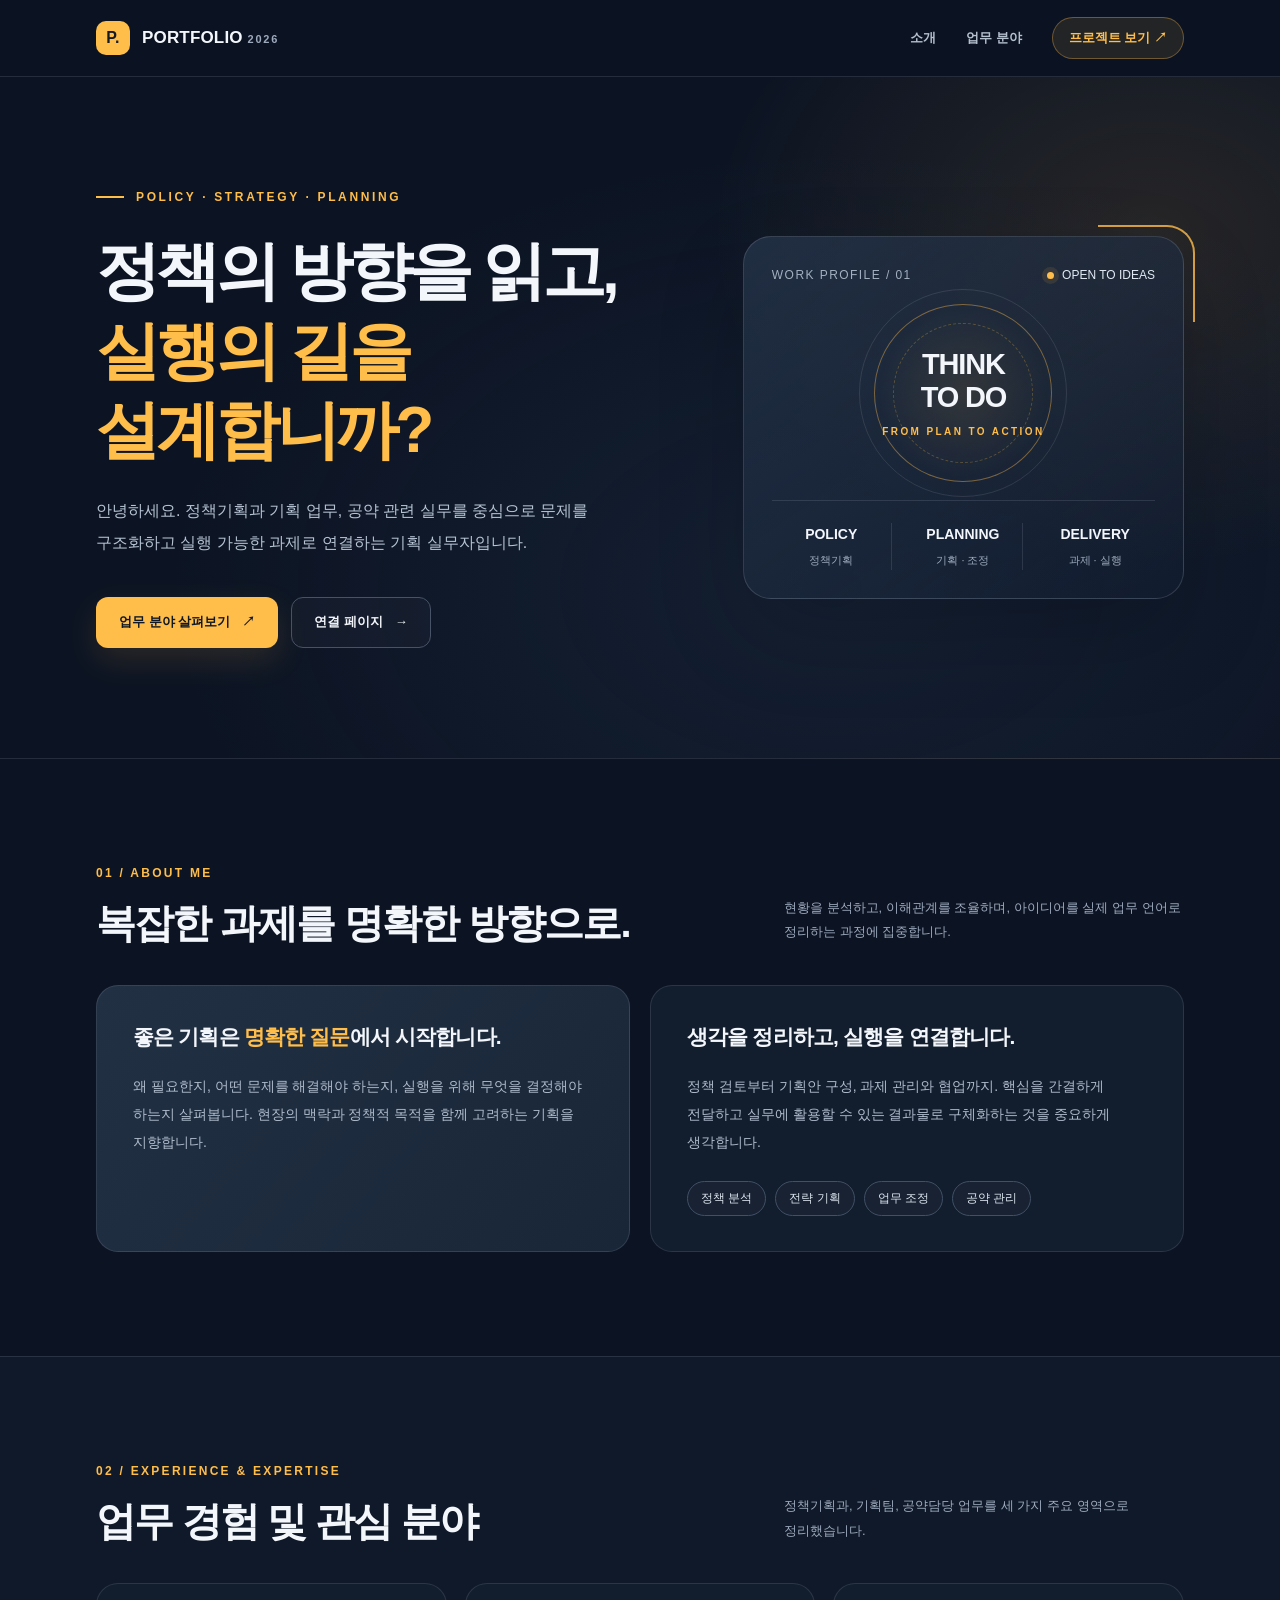
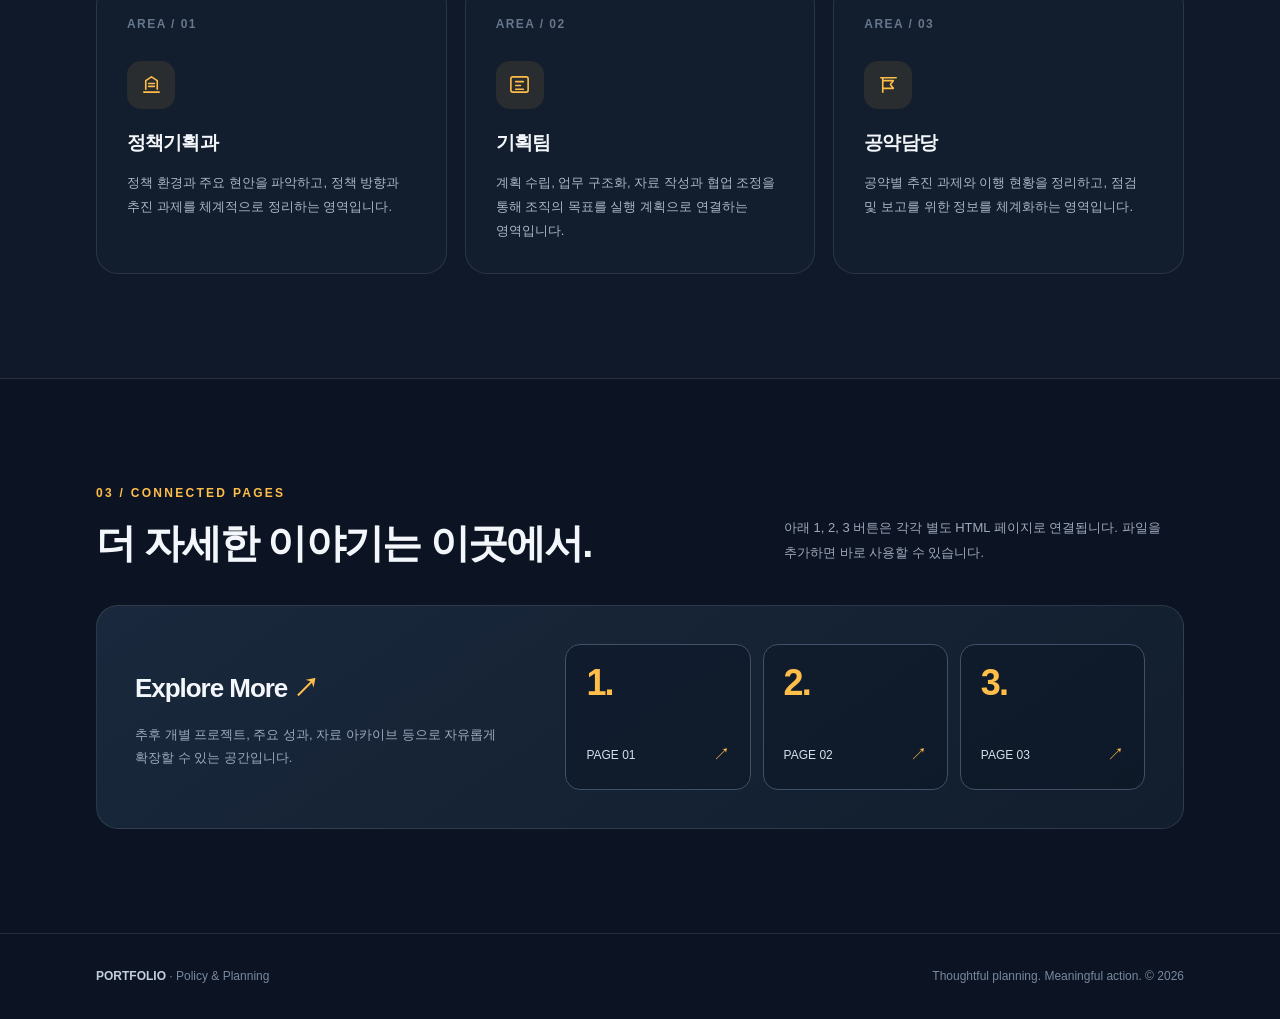
==== index.html @ 4d9dd45d "Add files via upload" ====
<!DOCTYPE html>
<html lang="ko">
<head>
  <meta charset="UTF-8" />
  <meta name="viewport" content="width=device-width, initial-scale=1.0" />
  <meta name="theme-color" content="#0c1423" />
  <meta name="description" content="정책을 기획하고, 방향을 설계하며, 실행을 연결하는 기획 실무자 포트폴리오" />
  <title>Portfolio | Policy & Planning</title>
  <style>
    :root{--navy:#0c1423;--navy2:#121d30;--slate:#1b293c;--line:rgba(206,218,234,.13);--white:#f3f6fa;--muted:#9daabd;--accent:#ffbd4a;--accent2:#ff8c42;--radius:22px;--max:1160px}
    *{box-sizing:border-box}html{scroll-behavior:smooth}body{margin:0;background:var(--navy);color:var(--white);font-family:Pretendard,"Noto Sans KR",-apple-system,BlinkMacSystemFont,"Segoe UI",sans-serif;line-height:1.7;word-break:keep-all}a{color:inherit;text-decoration:none}button{font:inherit}::selection{background:var(--accent);color:var(--navy)}
    .shell{max-width:var(--max);padding:0 36px;margin:0 auto}.topbar{position:sticky;top:0;z-index:20;background:rgba(12,20,35,.87);backdrop-filter:blur(18px);border-bottom:1px solid var(--line)}.top-inner{height:76px;display:flex;align-items:center;justify-content:space-between;gap:20px}.brand{display:inline-flex;align-items:center;gap:12px;font-weight:850;font-size:17px;letter-spacing:.01em}.brand-logo{display:grid;place-items:center;width:34px;height:34px;background:var(--accent);color:#151b25;border-radius:10px;font-size:16px;font-weight:900}.brand small{font-size:11px;color:var(--muted);font-weight:600;letter-spacing:.16em}.nav{display:flex;gap:30px;align-items:center}.nav a{font-size:13px;color:#b5c0cf;font-weight:650;transition:color .2s}.nav a:hover,.nav a:focus-visible{color:var(--accent)}.nav .nav-cta{background:rgba(255,189,74,.1);border:1px solid rgba(255,189,74,.35);color:var(--accent);padding:9px 16px;border-radius:100px}
    .hero{position:relative;overflow:hidden;border-bottom:1px solid var(--line);background:radial-gradient(ellipse 46% 65% at 90% 23%,rgba(255,180,72,.11),transparent 75%),radial-gradient(ellipse 65% 80% at 65% 75%,rgba(76,109,153,.13),transparent 80%)}.hero-grid{min-height:650px;padding-top:110px;padding-bottom:110px;display:grid;grid-template-columns:1.15fr .85fr;align-items:center;gap:50px}.eyebrow{display:flex;align-items:center;gap:12px;color:var(--accent);font-size:12px;letter-spacing:.22em;font-weight:800}.eyebrow:before{content:"";width:28px;height:2px;background:var(--accent)}h1,h2,h3,p{margin-top:0}.hero h1{margin:25px 0 25px;font-size:clamp(40px,5vw,66px);letter-spacing:-.065em;line-height:1.24;font-weight:850}.hero h1 span{color:var(--accent)}.hero-sub{font-size:16px;max-width:555px;color:#b6c3d3;line-height:2}.hero-actions{display:flex;flex-wrap:wrap;gap:13px;margin-top:38px}.btn{cursor:pointer;border:1px solid transparent;border-radius:12px;padding:13px 22px;display:inline-flex;align-items:center;justify-content:center;gap:12px;font-size:13px;font-weight:800;transition:transform .2s,background .2s,border-color .2s,box-shadow .2s}.btn:hover{transform:translateY(-3px)}.btn:active,.page-link:active{transform:scale(.97)}.btn-primary{background:var(--accent);color:#101825;box-shadow:0 12px 32px rgba(255,180,72,.13)}.btn-primary:hover{background:#ffd07c;box-shadow:0 14px 36px rgba(255,180,72,.21)}.btn-outline{border-color:#465366;color:#f1f4f8;background:rgba(255,255,255,.025)}.btn-outline:hover{border-color:var(--accent)}.hero-panel{position:relative;padding:28px;border:1px solid rgba(211,221,233,.16);border-radius:28px;background:linear-gradient(145deg,rgba(37,52,73,.8),rgba(18,29,48,.56));box-shadow:0 35px 90px rgba(0,0,0,.16)}.hero-panel:after{position:absolute;content:"";width:95px;height:95px;right:-12px;top:-12px;border-right:2px solid var(--accent);border-top:2px solid var(--accent);border-radius:0 28px 0 0;opacity:.8;pointer-events:none}.panel-top{display:flex;align-items:center;justify-content:space-between;color:#a2b0c1;font-size:12px;letter-spacing:.12em}.status{display:flex;align-items:center;gap:8px;color:#e0e9f3;letter-spacing:0}.dot{width:7px;height:7px;border-radius:50%;background:var(--accent);box-shadow:0 0 0 5px rgba(255,189,74,.1)}.orb{height:215px;display:grid;place-items:center}.orb-circle{position:relative;width:178px;height:178px;border-radius:50%;border:1px solid rgba(255,189,74,.42);display:grid;place-items:center;background:radial-gradient(circle,rgba(255,189,74,.1),transparent 70%)}.orb-circle:before,.orb-circle:after{content:"";position:absolute;border:1px solid rgba(255,255,255,.1);border-radius:50%;inset:-16px}.orb-circle:after{inset:18px;border-style:dashed;border-color:rgba(255,189,74,.26)}.orb-text{text-align:center;font-weight:900;font-size:29px;line-height:1.12;letter-spacing:-.04em}.orb-text small{display:block;margin-top:13px;font-size:10px;letter-spacing:.24em;color:var(--accent)}.panel-bottom{border-top:1px solid var(--line);padding-top:22px;display:grid;grid-template-columns:1fr 1fr 1fr;gap:12px}.panel-bottom div{border-right:1px solid var(--line);text-align:center}.panel-bottom div:last-child{border:0}.panel-bottom strong{font-size:14px;display:block}.panel-bottom small{display:block;color:var(--muted);font-size:11px;margin-top:4px}
    section.content-section{padding:104px 0}.section-head{display:flex;justify-content:space-between;gap:40px;align-items:end;margin-bottom:35px}.kicker{color:var(--accent);font-weight:850;font-size:12px;letter-spacing:.19em;margin-bottom:13px}.section-title{font-size:clamp(28px,3.2vw,40px);line-height:1.35;letter-spacing:-.045em;margin-bottom:0}.section-desc{max-width:400px;font-size:13px;color:var(--muted);margin-bottom:5px;line-height:1.9}.about-grid{display:grid;grid-template-columns:1fr 1fr;gap:20px}.about-card,.role-card,.link-section{border:1px solid var(--line);background:#121d2d;border-radius:var(--radius)}.about-card{padding:35px 36px}.about-card h3{font-size:21px;line-height:1.5;letter-spacing:-.04em;margin-bottom:20px}.about-card p{color:#aebbcc;font-size:14px;line-height:2;margin:0}.about-card.emphasis{background:linear-gradient(130deg,#223044,#182637)}.highlight{color:var(--accent)}.chip-wrap{margin-top:25px;display:flex;flex-wrap:wrap;gap:9px}.chip{font-size:12px;color:#dce5ef;padding:6px 13px;border:1px solid #405066;border-radius:100px;background:rgba(255,255,255,.025)}
    .roles{background:#0f1929;border-top:1px solid var(--line);border-bottom:1px solid var(--line)}.role-grid{display:grid;grid-template-columns:repeat(3,1fr);gap:18px}.role-card{padding:30px;position:relative;min-height:275px;transition:transform .2s,border-color .2s,background .2s}.role-card:hover{transform:translateY(-5px);border-color:rgba(255,189,74,.5);background:#18263a}.role-num{color:#66778d;font-size:12px;font-weight:750;letter-spacing:.12em}.role-icon{margin-top:26px;margin-bottom:18px;display:grid;place-items:center;width:48px;height:48px;border-radius:14px;background:rgba(255,189,74,.1);color:var(--accent)}.role-icon svg{width:23px;height:23px;stroke:currentColor;fill:none;stroke-width:1.7;stroke-linecap:round;stroke-linejoin:round}.role-card h3{margin:0 0 12px;font-size:19px;letter-spacing:-.045em}.role-card p{font-size:13px;color:#aab7c9;line-height:1.85;margin:0}
    .link-section{padding:38px;margin-top:8px;display:grid;grid-template-columns:.8fr 1.2fr;gap:44px;align-items:center;background:linear-gradient(145deg,#19283c,#121e2d)}.link-section h3{font-size:26px;letter-spacing:-.04em;margin-bottom:14px}.link-section p{color:var(--muted);font-size:13px;margin-bottom:0}.pages{display:grid;grid-template-columns:repeat(3,1fr);gap:12px}.page-link{position:relative;min-height:146px;padding:20px;border:1px solid #405068;border-radius:15px;background:rgba(7,16,29,.35);display:flex;flex-direction:column;justify-content:space-between;transition:transform .2s,border-color .2s,background .2s}.page-link:hover{transform:translateY(-5px);border-color:var(--accent);background:rgba(255,189,74,.075)}.page-no{font-size:36px;font-weight:850;line-height:1;letter-spacing:-.05em;color:var(--accent)}.page-bottom{font-size:12px;color:#d6e0eb;display:flex;align-items:center;justify-content:space-between;gap:5px}.page-bottom span{color:var(--accent);font-size:17px}.footer{border-top:1px solid var(--line);padding:32px 0}.footer-inner{display:flex;justify-content:space-between;gap:20px;color:#78899e;font-size:12px}.footer strong{color:#c2cfdd}.reveal{opacity:0;transform:translateY(18px);transition:opacity .65s,transform .65s}.reveal.visible{opacity:1;transform:translateY(0)}.scroll-top{position:fixed;right:25px;bottom:25px;width:42px;height:42px;border-radius:13px;border:1px solid #495568;background:#1c2b40;color:var(--accent);cursor:pointer;opacity:0;pointer-events:none;transition:opacity .2s,transform .2s;z-index:12}.scroll-top.show{opacity:1;pointer-events:auto}.scroll-top:hover{transform:translateY(-3px)}:focus-visible{outline:2px solid var(--accent);outline-offset:4px}
    @media(max-width:900px){.hero-grid{grid-template-columns:1fr;min-height:auto;padding-top:85px;padding-bottom:85px;gap:50px}.hero-panel{width:min(100%,540px)}.link-section{grid-template-columns:1fr}.role-card{padding:24px}.section-head{align-items:start;flex-direction:column;gap:14px}.section-desc{max-width:640px}}
    @media(max-width:640px){.shell{padding:0 20px}.top-inner{height:66px}.brand small{display:none}.nav{gap:15px}.nav a{font-size:12px}.nav a:nth-child(2){display:none}.nav .nav-cta{padding:7px 10px}.hero-grid{padding-top:75px;padding-bottom:75px}.hero h1{font-size:clamp(36px,10vw,50px)}.hero-sub{font-size:14px}.hero-panel{padding:22px}.orb{height:200px}.orb-circle{width:155px;height:155px}.panel-bottom strong{font-size:12px}.panel-bottom small{font-size:10px}section.content-section{padding:75px 0}.about-grid,.role-grid{grid-template-columns:1fr}.about-card{padding:26px}.role-card{min-height:0}.link-section{padding:24px;gap:23px}.link-section h3{font-size:24px}.pages{gap:8px}.page-link{padding:14px;min-height:122px}.page-no{font-size:31px}.page-bottom{font-size:10px}.footer-inner{flex-direction:column;gap:5px}.scroll-top{right:16px;bottom:16px}}
    @media(prefers-reduced-motion:reduce){html{scroll-behavior:auto}*,*:before,*:after{transition:none!important;animation:none!important}.reveal{opacity:1;transform:none}}
  </style>
</head>
<body>
  <header class="topbar">
    <div class="shell top-inner">
      <!-- 이름이나 브랜드명을 변경하려면 아래의 PORTFOLIO를 수정하세요. -->
      <a class="brand" href="#home" aria-label="첫 화면으로 이동"><span class="brand-logo">P.</span><span>PORTFOLIO <small>2026</small></span></a>
      <nav class="nav" aria-label="주요 메뉴">
        <a href="#about">소개</a><a href="#experience">업무 분야</a><a class="nav-cta" href="#projects">프로젝트 보기 ↗</a>
      </nav>
    </div>
  </header>
  <main>
    <section class="hero" id="home">
      <div class="shell hero-grid">
        <div class="reveal">
          <div class="eyebrow">POLICY · STRATEGY · PLANNING</div>
          <h1>정책의 방향을 읽고,<br><span>실행의 길을 설계합니까?
</span></h1>
          <p class="hero-sub">안녕하세요. 정책기획과 기획 업무, 공약 관련 실무를 중심으로 문제를 구조화하고 실행 가능한 과제로 연결하는 기획 실무자입니다.</p>
          <div class="hero-actions"><a class="btn btn-primary" href="#experience">업무 분야 살펴보기 <span aria-hidden="true">↗</span></a><a class="btn btn-outline" href="#projects">연결 페이지 <span aria-hidden="true">→</span></a></div>
        </div>
        <div class="hero-panel reveal" aria-label="업무 역량 소개 카드">
          <div class="panel-top"><span>WORK PROFILE / 01</span><span class="status"><span class="dot"></span> OPEN TO IDEAS</span></div>
          <div class="orb"><div class="orb-circle"><div class="orb-text">THINK<br>TO DO<small>FROM PLAN TO ACTION</small></div></div></div>
          <div class="panel-bottom"><div><strong>POLICY</strong><small>정책기획</small></div><div><strong>PLANNING</strong><small>기획 · 조정</small></div><div><strong>DELIVERY</strong><small>과제 · 실행</small></div></div>
        </div>
      </div>
    </section>
    <section class="content-section" id="about">
      <div class="shell">
        <div class="section-head reveal"><div><div class="kicker">01 / ABOUT ME</div><h2 class="section-title">복잡한 과제를 명확한 방향으로.</h2></div><p class="section-desc">현황을 분석하고, 이해관계를 조율하며, 아이디어를 실제 업무 언어로 정리하는 과정에 집중합니다.</p></div>
        <div class="about-grid">
          <article class="about-card emphasis reveal"><h3>좋은 기획은 <span class="highlight">명확한 질문</span>에서 시작합니다.</h3><p>왜 필요한지, 어떤 문제를 해결해야 하는지, 실행을 위해 무엇을 결정해야 하는지 살펴봅니다. 현장의 맥락과 정책적 목적을 함께 고려하는 기획을 지향합니다.</p></article>
          <article class="about-card reveal"><h3>생각을 정리하고, 실행을 연결합니다.</h3><p>정책 검토부터 기획안 구성, 과제 관리와 협업까지. 핵심을 간결하게 전달하고 실무에 활용할 수 있는 결과물로 구체화하는 것을 중요하게 생각합니다.</p><div class="chip-wrap"><span class="chip">정책 분석</span><span class="chip">전략 기획</span><span class="chip">업무 조정</span><span class="chip">공약 관리</span></div></article>
        </div>
      </div>
    </section>
    <section class="content-section roles" id="experience">
      <div class="shell"><div class="section-head reveal"><div><div class="kicker">02 / EXPERIENCE & EXPERTISE</div><h2 class="section-title">업무 경험 및 관심 분야</h2></div><p class="section-desc">정책기획과, 기획팀, 공약담당 업무를 세 가지 주요 영역으로 정리했습니다.</p></div>
        <div class="role-grid">
          <article class="role-card reveal"><div class="role-num">AREA / 01</div><div class="role-icon"><svg viewBox="0 0 24 24" aria-hidden="true"><path d="M4 20h16M6 17V8l6-4 6 4v9M9 11h6M9 14h6"/></svg></div><h3>정책기획과</h3><p>정책 환경과 주요 현안을 파악하고, 정책 방향과 추진 과제를 체계적으로 정리하는 영역입니다.</p></article>
          <article class="role-card reveal"><div class="role-num">AREA / 02</div><div class="role-icon"><svg viewBox="0 0 24 24" aria-hidden="true"><rect x="3" y="4" width="18" height="16" rx="2"/><path d="M8 9h8M8 13h5M8 17h8"/></svg></div><h3>기획팀</h3><p>계획 수립, 업무 구조화, 자료 작성과 협업 조정을 통해 조직의 목표를 실행 계획으로 연결하는 영역입니다.</p></article>
          <article class="role-card reveal"><div class="role-num">AREA / 03</div><div class="role-icon"><svg viewBox="0 0 24 24" aria-hidden="true"><path d="M4 5h16M6 5v15M6 8h11l-3 4 3 4H6"/></svg></div><h3>공약담당</h3><p>공약별 추진 과제와 이행 현황을 정리하고, 점검 및 보고를 위한 정보를 체계화하는 영역입니다.</p></article>
        </div>
      </div>
    </section>
    <section class="content-section" id="projects">
      <div class="shell"><div class="section-head reveal"><div><div class="kicker">03 / CONNECTED PAGES</div><h2 class="section-title">더 자세한 이야기는 이곳에서.</h2></div><p class="section-desc">아래 1, 2, 3 버튼은 각각 별도 HTML 페이지로 연결됩니다. 파일을 추가하면 바로 사용할 수 있습니다.</p></div>
        <div class="link-section reveal"><div><h3>Explore More <span class="highlight">↗</span></h3><p>추후 개별 프로젝트, 주요 성과, 자료 아카이브 등으로 자유롭게 확장할 수 있는 공간입니다.</p></div>
          <div class="pages"><a class="page-link" href="1.html" aria-label="1번 페이지로 이동"><span class="page-no">1.</span><span class="page-bottom">PAGE 01 <span>↗</span></span></a><a class="page-link" href="2.html" aria-label="2번 페이지로 이동"><span class="page-no">2.</span><span class="page-bottom">PAGE 02 <span>↗</span></span></a><a class="page-link" href="3.html" aria-label="3번 페이지로 이동"><span class="page-no">3.</span><span class="page-bottom">PAGE 03 <span>↗</span></span></a></div>
        </div>
      </div>
    </section>
  </main>
  <footer class="footer"><div class="shell footer-inner"><span><strong>PORTFOLIO</strong> · Policy & Planning</span><span>Thoughtful planning. Meaningful action. © <span id="year">2026</span></span></div></footer>
  <button class="scroll-top" id="scrollTop" aria-label="맨 위로 이동">↑</button>
  <script>
    document.getElementById('year').textContent=new Date().getFullYear();
    const elements=document.querySelectorAll('.reveal');
    if('IntersectionObserver' in window){const observer=new IntersectionObserver((entries)=>{entries.forEach(entry=>{if(entry.isIntersecting){entry.target.classList.add('visible');observer.unobserve(entry.target)}})},{threshold:.12});elements.forEach(el=>observer.observe(el));}else{elements.forEach(el=>el.classList.add('visible'));}
    const scrollBtn=document.getElementById('scrollTop');
    function updateScroll(){scrollBtn.classList.toggle('show',window.scrollY>450)}
    window.addEventListener('scroll',updateScroll,{passive:true});updateScroll();
    scrollBtn.addEventListener('click',()=>window.scrollTo({top:0,behavior:window.matchMedia('(prefers-reduced-motion: reduce)').matches?'instant':'smooth'}));
  </script>
</body>
</html>
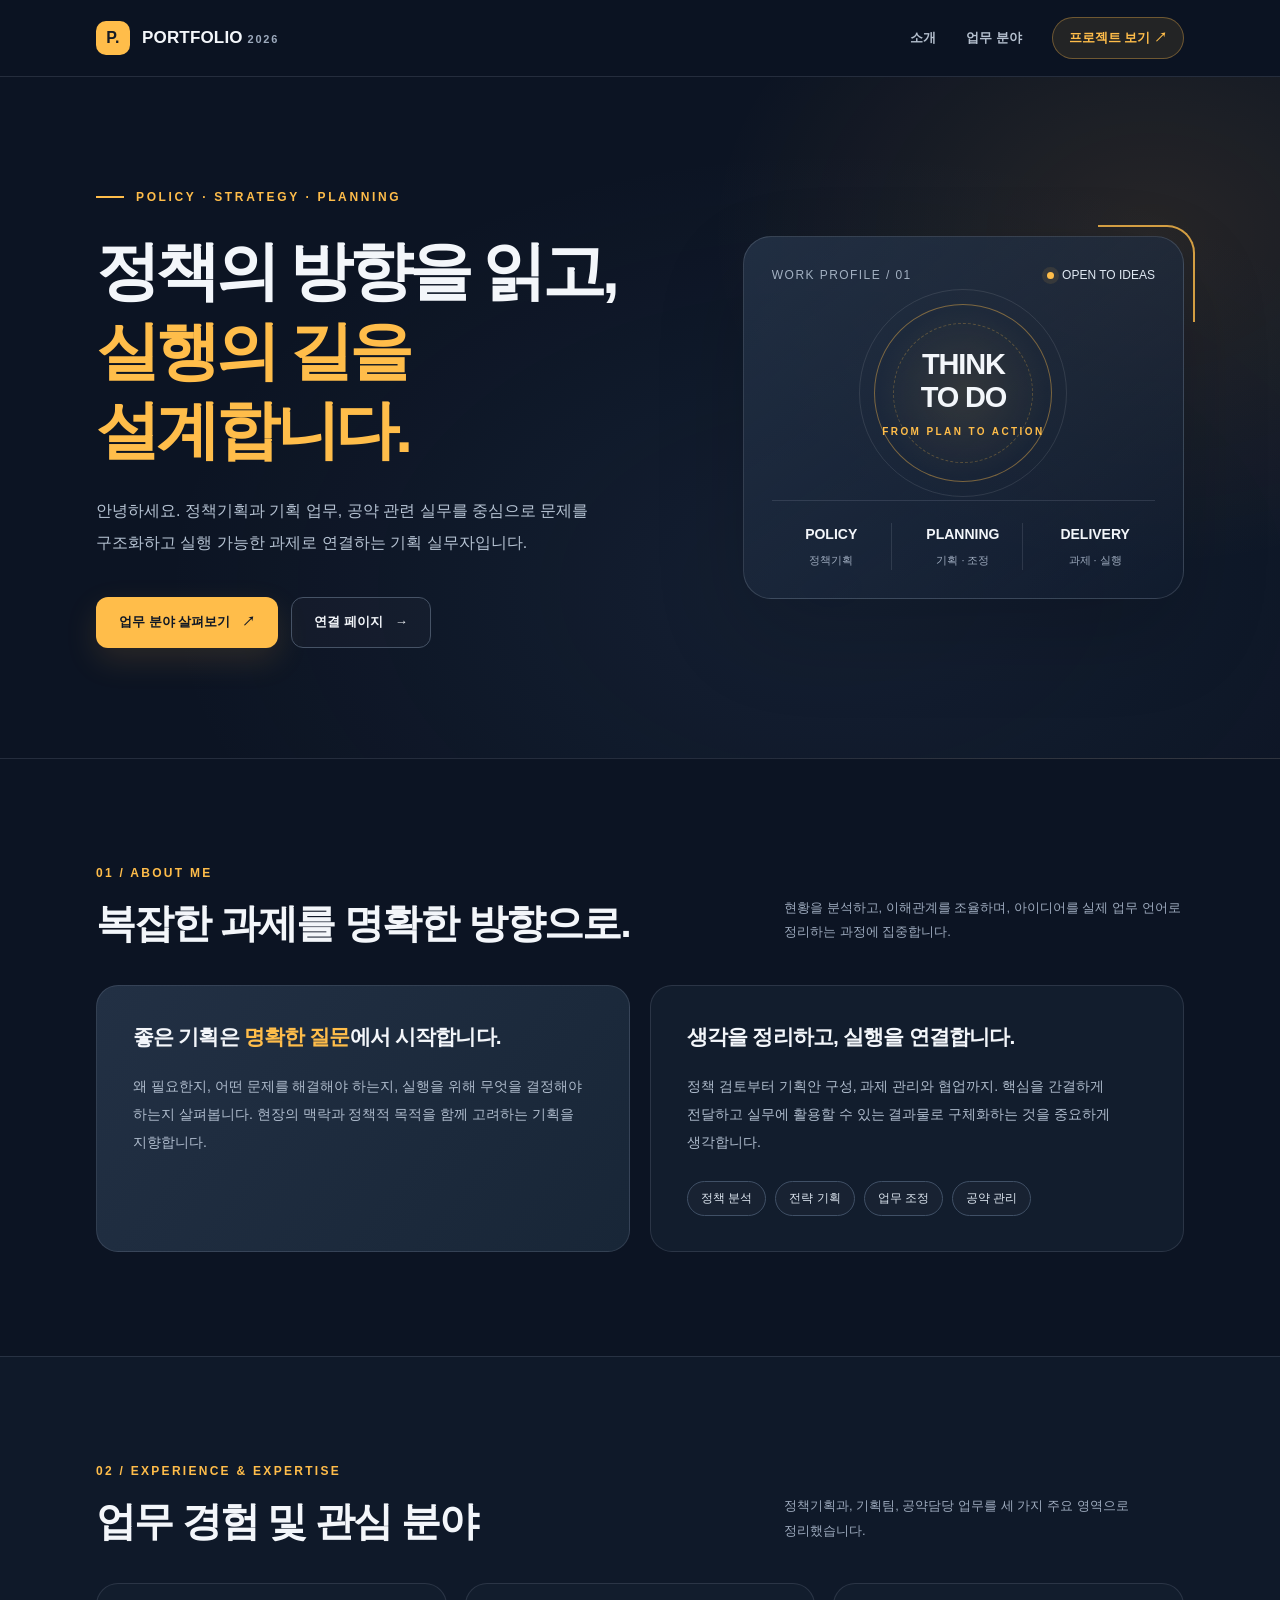
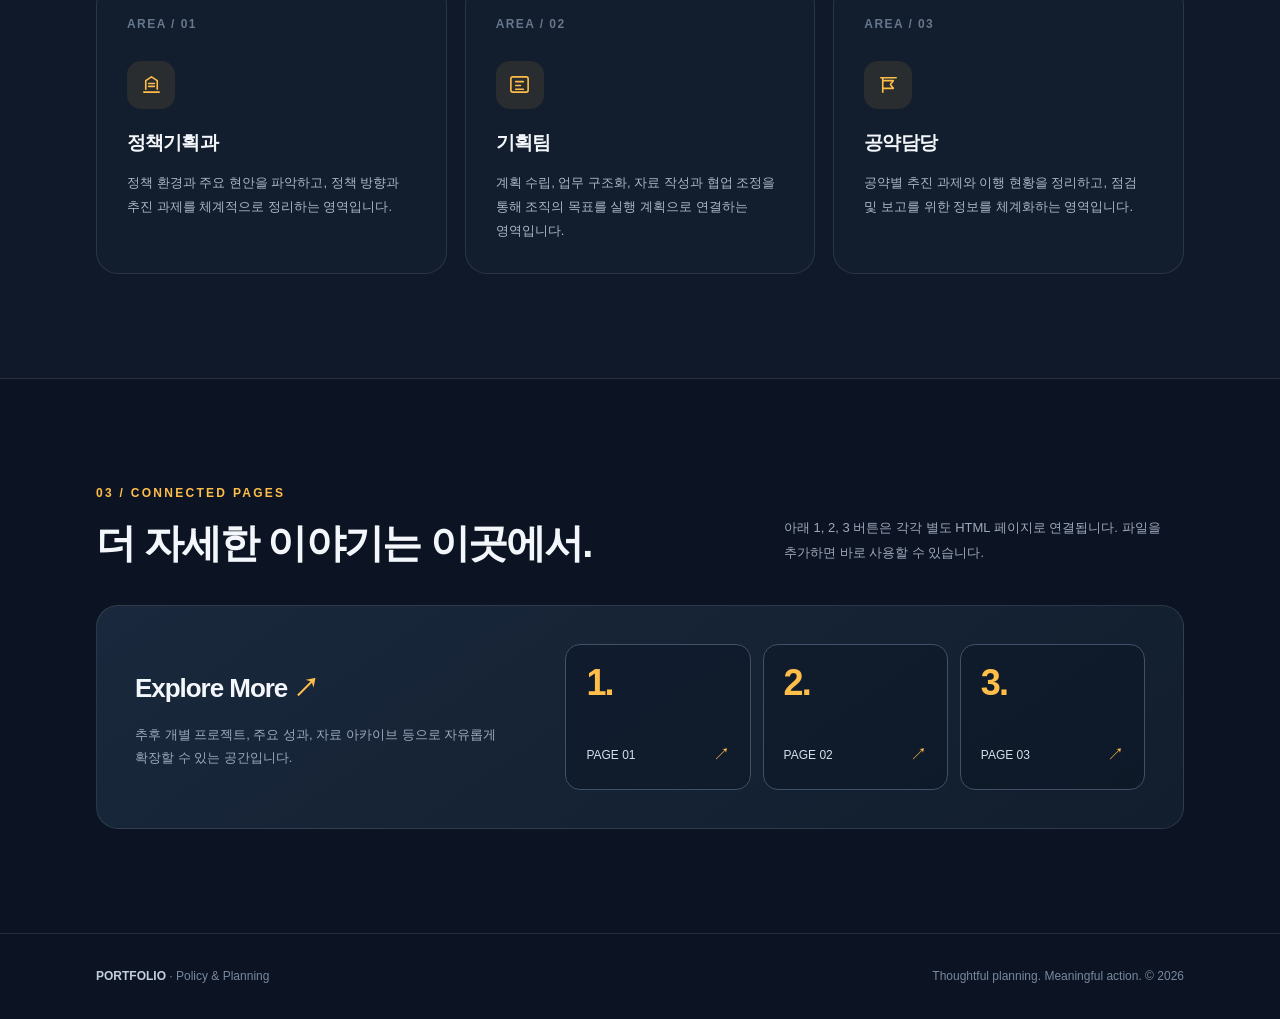
==== commit 4a483f00: "Update index.html" ====
--- a/index.html
+++ b/index.html
@@ -34,7 +34,7 @@
       <div class="shell hero-grid">
         <div class="reveal">
           <div class="eyebrow">POLICY · STRATEGY · PLANNING</div>
-          <h1>정책의 방향을 읽고,<br><span>실행의 길을 설계합니까?
+          <h1>정책의 방향을 읽고,<br><span>실행의 길을 설계합니다.
 </span></h1>
           <p class="hero-sub">안녕하세요. 정책기획과 기획 업무, 공약 관련 실무를 중심으로 문제를 구조화하고 실행 가능한 과제로 연결하는 기획 실무자입니다.</p>
           <div class="hero-actions"><a class="btn btn-primary" href="#experience">업무 분야 살펴보기 <span aria-hidden="true">↗</span></a><a class="btn btn-outline" href="#projects">연결 페이지 <span aria-hidden="true">→</span></a></div>
